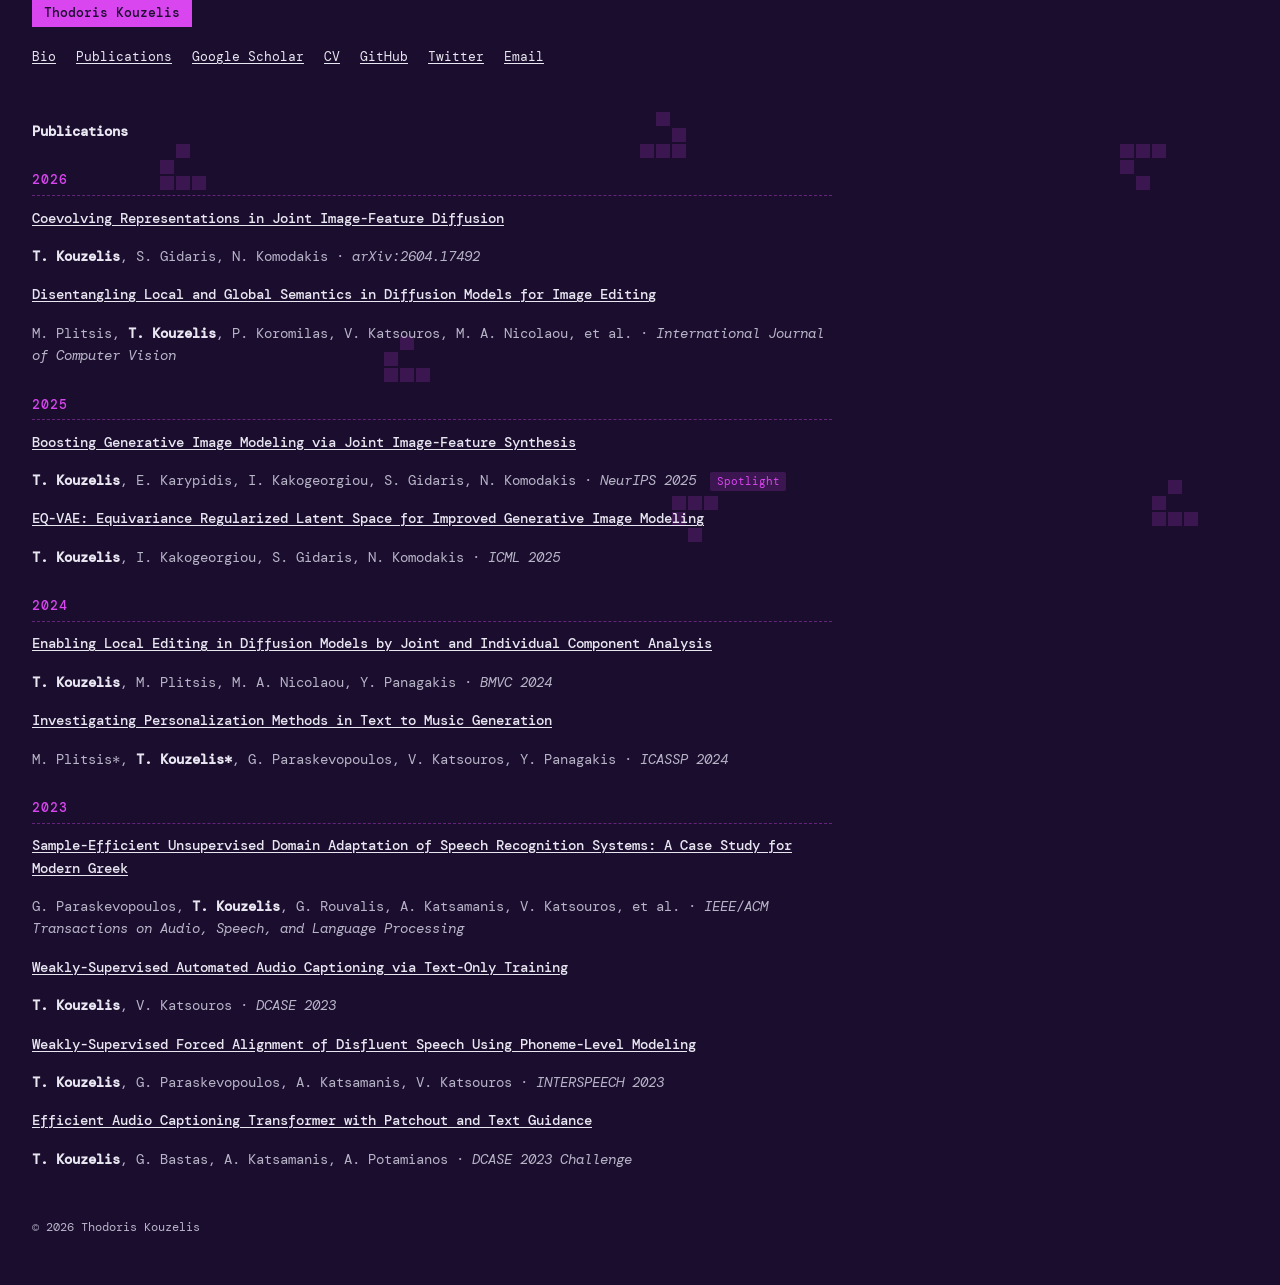
==== publications.html @ 37aa6e8a "init" ====
<!DOCTYPE html>
<html lang="en">
<head>
  <meta charset="UTF-8" />
  <meta name="viewport" content="width=device-width, initial-scale=1.0" />
  <title>Publications — Thodoris Kouzelis</title>
  <link rel="preconnect" href="https://fonts.googleapis.com" />
  <link rel="preconnect" href="https://fonts.gstatic.com" crossorigin />
  <link href="https://fonts.googleapis.com/css2?family=DM+Mono:wght@400;500;600&display=swap" rel="stylesheet" />
  <link rel="stylesheet" href="styles.css" />
</head>
<body>
  <canvas id="bg-life" aria-hidden="true"></canvas>
  <div class="page">

    <div class="topbar">
      <a class="name-tag" href="index.html">Thodoris Kouzelis</a>
    </div>

    <nav class="nav">
      <a href="index.html">Bio</a>
      <a href="publications.html">Publications</a>
      <a href="https://scholar.google.com/citations?user=a5vkWc8AAAAJ&hl=en">Google Scholar</a>
      <a href="#">CV</a>
      <a href="https://github.com/zelaki">GitHub</a>
      <a href="https://x.com/ThKouz">Twitter</a>
      <a href="mailto:theodoros.kouzelis@athenarc.gr">Email</a>
    </nav>

    <section id="publications">
      <h2>Publications</h2>

      <h3 class="pub-year">2026</h3>
      <ul class="pub-list">
        <li>
          <p class="pub-title"><a href="#">Coevolving Representations in Joint Image-Feature Diffusion</a></p>
          <p class="pub-meta"><span class="me">T. Kouzelis</span>, S. Gidaris, N. Komodakis &middot; <span class="pub-venue">arXiv:2604.17492</span></p>
        </li>
        <li>
          <p class="pub-title"><a href="#">Disentangling Local and Global Semantics in Diffusion Models for Image Editing</a></p>
          <p class="pub-meta">M. Plitsis, <span class="me">T. Kouzelis</span>, P. Koromilas, V. Katsouros, M. A. Nicolaou, et&nbsp;al. &middot; <span class="pub-venue">International Journal of Computer Vision</span></p>
        </li>
      </ul>

      <h3 class="pub-year">2025</h3>
      <ul class="pub-list">
        <li>
          <p class="pub-title"><a href="#">Boosting Generative Image Modeling via Joint Image-Feature Synthesis</a></p>
          <p class="pub-meta"><span class="me">T. Kouzelis</span>, E. Karypidis, I. Kakogeorgiou, S. Gidaris, N. Komodakis &middot; <span class="pub-venue">NeurIPS 2025</span> <span class="pub-tag">Spotlight</span></p>
        </li>
        <li>
          <p class="pub-title"><a href="#">EQ-VAE: Equivariance Regularized Latent Space for Improved Generative Image Modeling</a></p>
          <p class="pub-meta"><span class="me">T. Kouzelis</span>, I. Kakogeorgiou, S. Gidaris, N. Komodakis &middot; <span class="pub-venue">ICML 2025</span></p>
        </li>
      </ul>

      <h3 class="pub-year">2024</h3>
      <ul class="pub-list">
        <li>
          <p class="pub-title"><a href="#">Enabling Local Editing in Diffusion Models by Joint and Individual Component Analysis</a></p>
          <p class="pub-meta"><span class="me">T. Kouzelis</span>, M. Plitsis, M. A. Nicolaou, Y. Panagakis &middot; <span class="pub-venue">BMVC 2024</span></p>
        </li>
        <li>
          <p class="pub-title"><a href="#">Investigating Personalization Methods in Text to Music Generation</a></p>
          <p class="pub-meta">M. Plitsis*, <span class="me">T. Kouzelis*</span>, G. Paraskevopoulos, V. Katsouros, Y. Panagakis &middot; <span class="pub-venue">ICASSP 2024</span></p>
        </li>
      </ul>

      <h3 class="pub-year">2023</h3>
      <ul class="pub-list">
        <li>
          <p class="pub-title"><a href="#">Sample-Efficient Unsupervised Domain Adaptation of Speech Recognition Systems: A Case Study for Modern Greek</a></p>
          <p class="pub-meta">G. Paraskevopoulos, <span class="me">T. Kouzelis</span>, G. Rouvalis, A. Katsamanis, V. Katsouros, et&nbsp;al. &middot; <span class="pub-venue">IEEE/ACM Transactions on Audio, Speech, and Language Processing</span></p>
        </li>
        <li>
          <p class="pub-title"><a href="#">Weakly-Supervised Automated Audio Captioning via Text-Only Training</a></p>
          <p class="pub-meta"><span class="me">T. Kouzelis</span>, V. Katsouros &middot; <span class="pub-venue">DCASE 2023</span></p>
        </li>
        <li>
          <p class="pub-title"><a href="#">Weakly-Supervised Forced Alignment of Disfluent Speech Using Phoneme-Level Modeling</a></p>
          <p class="pub-meta"><span class="me">T. Kouzelis</span>, G. Paraskevopoulos, A. Katsamanis, V. Katsouros &middot; <span class="pub-venue">INTERSPEECH 2023</span></p>
        </li>
        <li>
          <p class="pub-title"><a href="#">Efficient Audio Captioning Transformer with Patchout and Text Guidance</a></p>
          <p class="pub-meta"><span class="me">T. Kouzelis</span>, G. Bastas, A. Katsamanis, A. Potamianos &middot; <span class="pub-venue">DCASE 2023 Challenge</span></p>
        </li>
      </ul>
    </section>

    <footer>
      &copy; 2026 Thodoris Kouzelis
    </footer>

  </div>
  <script src="life.js"></script>
</body>
</html>
---- styles.css ----
*, *::before, *::after { box-sizing: border-box; margin: 0; padding: 0; }

:root {
  --bg: #1a0d2e;
  --ink: #e8e6f0;
  --ink-mid: #b8b4c8;
  --accent: #d946ef;
  --rule: #d946ef;
}

body {
  font-family: 'DM Mono', ui-monospace, SFMono-Regular, Menlo, Consolas, monospace;
  background: var(--bg);
  color: var(--ink);
  font-size: 14px;
  line-height: 1.6;
  padding: 0 2rem 3rem;
  position: relative;
}

/* Background Game of Life canvas */
#bg-life {
  position: fixed;
  inset: 0;
  width: 100vw;
  height: 100vh;
  z-index: -1;
  pointer-events: none;
}

a {
  color: var(--ink);
  text-decoration: underline;
  text-underline-offset: 2px;
}

a:hover {
  color: var(--accent);
}

/* Top name tag */
.topbar {
  display: flex;
  margin-bottom: 0.75rem;
}

.name-tag {
  background: var(--accent);
  color: #1a0d2e;
  padding: 0.2rem 0.75rem;
  font-weight: 500;
  font-size: 13px;
  white-space: nowrap;
  text-decoration: none;
  display: inline-block;
}

.name-tag:hover {
  color: #1a0d2e;
  filter: brightness(1.1);
}

/* Navigation */
.nav {
  display: flex;
  flex-wrap: wrap;
  gap: 1.25rem;
  font-size: 13px;
  padding: 0.5rem 0 1.5rem;
}

.nav a {
  color: var(--ink);
}

/* Sections */
.page {
  max-width: 1000px;
  position: relative;
  z-index: 1;
}

h2 {
  font-size: 14px;
  font-weight: 600;
  margin: 1.75rem 0 0.75rem;
  color: var(--ink);
}

p {
  margin-bottom: 1rem;
  max-width: 100ch;
}

.section {
  margin-top: 2rem;
}

/* Publications */
.pub-note {
  color: var(--ink-mid);
  font-size: 12px;
  margin-bottom: 1.25rem;
}

.pub-year {
  font-size: 13px;
  font-weight: 500;
  letter-spacing: 0.08em;
  color: var(--accent);
  margin: 1.75rem 0 0.65rem;
  padding-bottom: 0.25rem;
  border-bottom: 1px dashed rgba(217, 70, 239, 0.4);
  max-width: 100ch;
}

.pub-list {
  list-style: none;
  display: flex;
  flex-direction: column;
  gap: 1rem;
  max-width: 100ch;
}

.pub-title {
  font-weight: 500;
}

.pub-meta {
  color: var(--ink-mid);
  margin-top: 0.15rem;
  margin-bottom: 0;
}

.pub-venue {
  font-style: italic;
}

.pub-tag {
  display: inline-block;
  margin-left: 0.4rem;
  padding: 0.05rem 0.4rem;
  font-size: 11px;
  background: rgba(217, 70, 239, 0.18);
  color: var(--accent);
  border-radius: 2px;
  vertical-align: middle;
}

.me {
  color: var(--ink);
  font-weight: 600;
}

.pub-links {
  display: flex;
  gap: 0.75rem;
  margin-top: 0.25rem;
  font-size: 12px;
}

.pub-links a {
  color: var(--accent);
}

/* Footer */
footer {
  margin-top: 3rem;
  color: var(--ink-mid);
  font-size: 12px;
}

@media (max-width: 600px) {
  body { padding: 0 1rem 2rem; font-size: 13px; }
  .nav { gap: 0.9rem; }
}
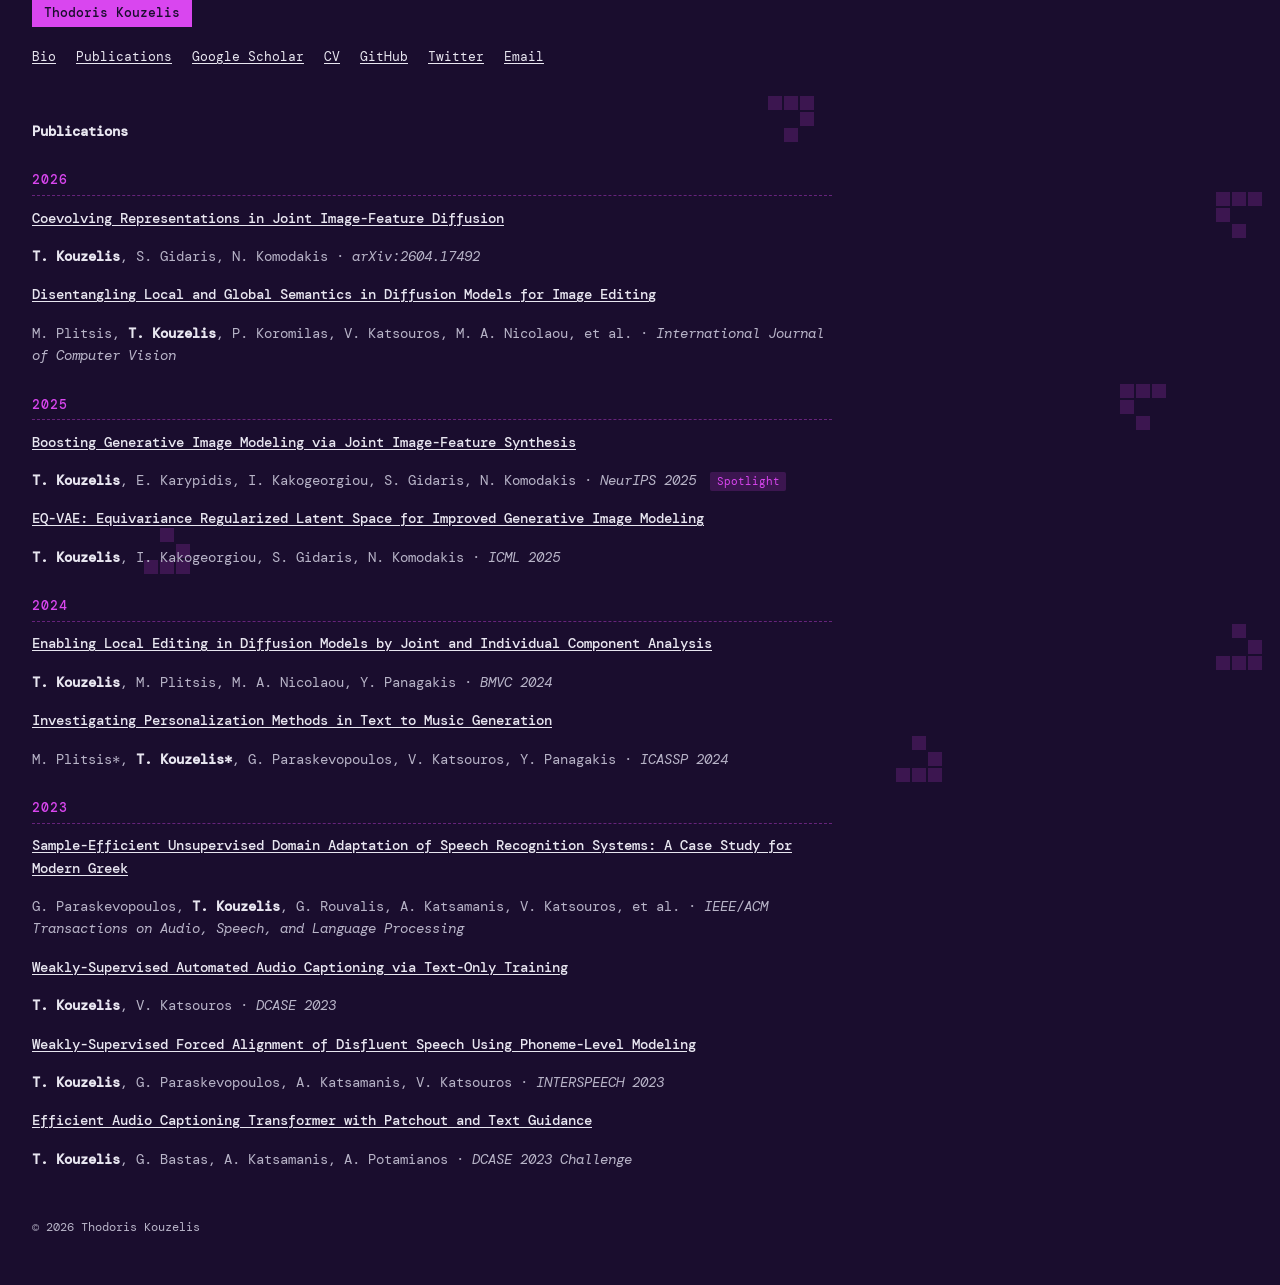
==== commit 4aeccc6e: "fixed pub urls" ====
--- a/publications.html
+++ b/publications.html
@@ -21,7 +21,7 @@
       <a href="index.html">Bio</a>
       <a href="publications.html">Publications</a>
       <a href="https://scholar.google.com/citations?user=a5vkWc8AAAAJ&hl=en">Google Scholar</a>
-      <a href="#">CV</a>
+      <a href="cv2026.pdf" target="_blank" rel="noopener noreferrer">CV</a>
       <a href="https://github.com/zelaki">GitHub</a>
       <a href="https://x.com/ThKouz">Twitter</a>
       <a href="mailto:theodoros.kouzelis@athenarc.gr">Email</a>
@@ -33,11 +33,11 @@
       <h3 class="pub-year">2026</h3>
       <ul class="pub-list">
         <li>
-          <p class="pub-title"><a href="#">Coevolving Representations in Joint Image-Feature Diffusion</a></p>
+          <p class="pub-title"><a href="https://arxiv.org/abs/2604.17492">Coevolving Representations in Joint Image-Feature Diffusion</a></p>
           <p class="pub-meta"><span class="me">T. Kouzelis</span>, S. Gidaris, N. Komodakis &middot; <span class="pub-venue">arXiv:2604.17492</span></p>
         </li>
         <li>
-          <p class="pub-title"><a href="#">Disentangling Local and Global Semantics in Diffusion Models for Image Editing</a></p>
+          <p class="pub-title"><a href="https://link.springer.com/article/10.1007/s11263-025-02694-y">Disentangling Local and Global Semantics in Diffusion Models for Image Editing</a></p>
           <p class="pub-meta">M. Plitsis, <span class="me">T. Kouzelis</span>, P. Koromilas, V. Katsouros, M. A. Nicolaou, et&nbsp;al. &middot; <span class="pub-venue">International Journal of Computer Vision</span></p>
         </li>
       </ul>
@@ -45,11 +45,11 @@
       <h3 class="pub-year">2025</h3>
       <ul class="pub-list">
         <li>
-          <p class="pub-title"><a href="#">Boosting Generative Image Modeling via Joint Image-Feature Synthesis</a></p>
+          <p class="pub-title"><a href="https://arxiv.org/abs/2504.16064">Boosting Generative Image Modeling via Joint Image-Feature Synthesis</a></p>
           <p class="pub-meta"><span class="me">T. Kouzelis</span>, E. Karypidis, I. Kakogeorgiou, S. Gidaris, N. Komodakis &middot; <span class="pub-venue">NeurIPS 2025</span> <span class="pub-tag">Spotlight</span></p>
         </li>
         <li>
-          <p class="pub-title"><a href="#">EQ-VAE: Equivariance Regularized Latent Space for Improved Generative Image Modeling</a></p>
+          <p class="pub-title"><a href="https://arxiv.org/abs/2502.09509">EQ-VAE: Equivariance Regularized Latent Space for Improved Generative Image Modeling</a></p>
           <p class="pub-meta"><span class="me">T. Kouzelis</span>, I. Kakogeorgiou, S. Gidaris, N. Komodakis &middot; <span class="pub-venue">ICML 2025</span></p>
         </li>
       </ul>
@@ -57,11 +57,11 @@
       <h3 class="pub-year">2024</h3>
       <ul class="pub-list">
         <li>
-          <p class="pub-title"><a href="#">Enabling Local Editing in Diffusion Models by Joint and Individual Component Analysis</a></p>
+          <p class="pub-title"><a href="https://arxiv.org/abs/2408.16845">Enabling Local Editing in Diffusion Models by Joint and Individual Component Analysis</a></p>
           <p class="pub-meta"><span class="me">T. Kouzelis</span>, M. Plitsis, M. A. Nicolaou, Y. Panagakis &middot; <span class="pub-venue">BMVC 2024</span></p>
         </li>
         <li>
-          <p class="pub-title"><a href="#">Investigating Personalization Methods in Text to Music Generation</a></p>
+          <p class="pub-title"><a href="https://arxiv.org/abs/2309.11140">Investigating Personalization Methods in Text to Music Generation</a></p>
           <p class="pub-meta">M. Plitsis*, <span class="me">T. Kouzelis*</span>, G. Paraskevopoulos, V. Katsouros, Y. Panagakis &middot; <span class="pub-venue">ICASSP 2024</span></p>
         </li>
       </ul>
@@ -69,19 +69,19 @@
       <h3 class="pub-year">2023</h3>
       <ul class="pub-list">
         <li>
-          <p class="pub-title"><a href="#">Sample-Efficient Unsupervised Domain Adaptation of Speech Recognition Systems: A Case Study for Modern Greek</a></p>
+          <p class="pub-title"><a href="https://ieeexplore.ieee.org/abstract/document/10301554">Sample-Efficient Unsupervised Domain Adaptation of Speech Recognition Systems: A Case Study for Modern Greek</a></p>
           <p class="pub-meta">G. Paraskevopoulos, <span class="me">T. Kouzelis</span>, G. Rouvalis, A. Katsamanis, V. Katsouros, et&nbsp;al. &middot; <span class="pub-venue">IEEE/ACM Transactions on Audio, Speech, and Language Processing</span></p>
         </li>
         <li>
-          <p class="pub-title"><a href="#">Weakly-Supervised Automated Audio Captioning via Text-Only Training</a></p>
+          <p class="pub-title"><a href="https://arxiv.org/abs/2309.12242">Weakly-Supervised Automated Audio Captioning via Text-Only Training</a></p>
           <p class="pub-meta"><span class="me">T. Kouzelis</span>, V. Katsouros &middot; <span class="pub-venue">DCASE 2023</span></p>
         </li>
         <li>
-          <p class="pub-title"><a href="#">Weakly-Supervised Forced Alignment of Disfluent Speech Using Phoneme-Level Modeling</a></p>
+          <p class="pub-title"><a href="https://arxiv.org/abs/2306.00996">Weakly-Supervised Forced Alignment of Disfluent Speech Using Phoneme-Level Modeling</a></p>
           <p class="pub-meta"><span class="me">T. Kouzelis</span>, G. Paraskevopoulos, A. Katsamanis, V. Katsouros &middot; <span class="pub-venue">INTERSPEECH 2023</span></p>
         </li>
         <li>
-          <p class="pub-title"><a href="#">Efficient Audio Captioning Transformer with Patchout and Text Guidance</a></p>
+          <p class="pub-title"><a href="https://arxiv.org/abs/2304.02916">Efficient Audio Captioning Transformer with Patchout and Text Guidance</a></p>
           <p class="pub-meta"><span class="me">T. Kouzelis</span>, G. Bastas, A. Katsamanis, A. Potamianos &middot; <span class="pub-venue">DCASE 2023 Challenge</span></p>
         </li>
       </ul>
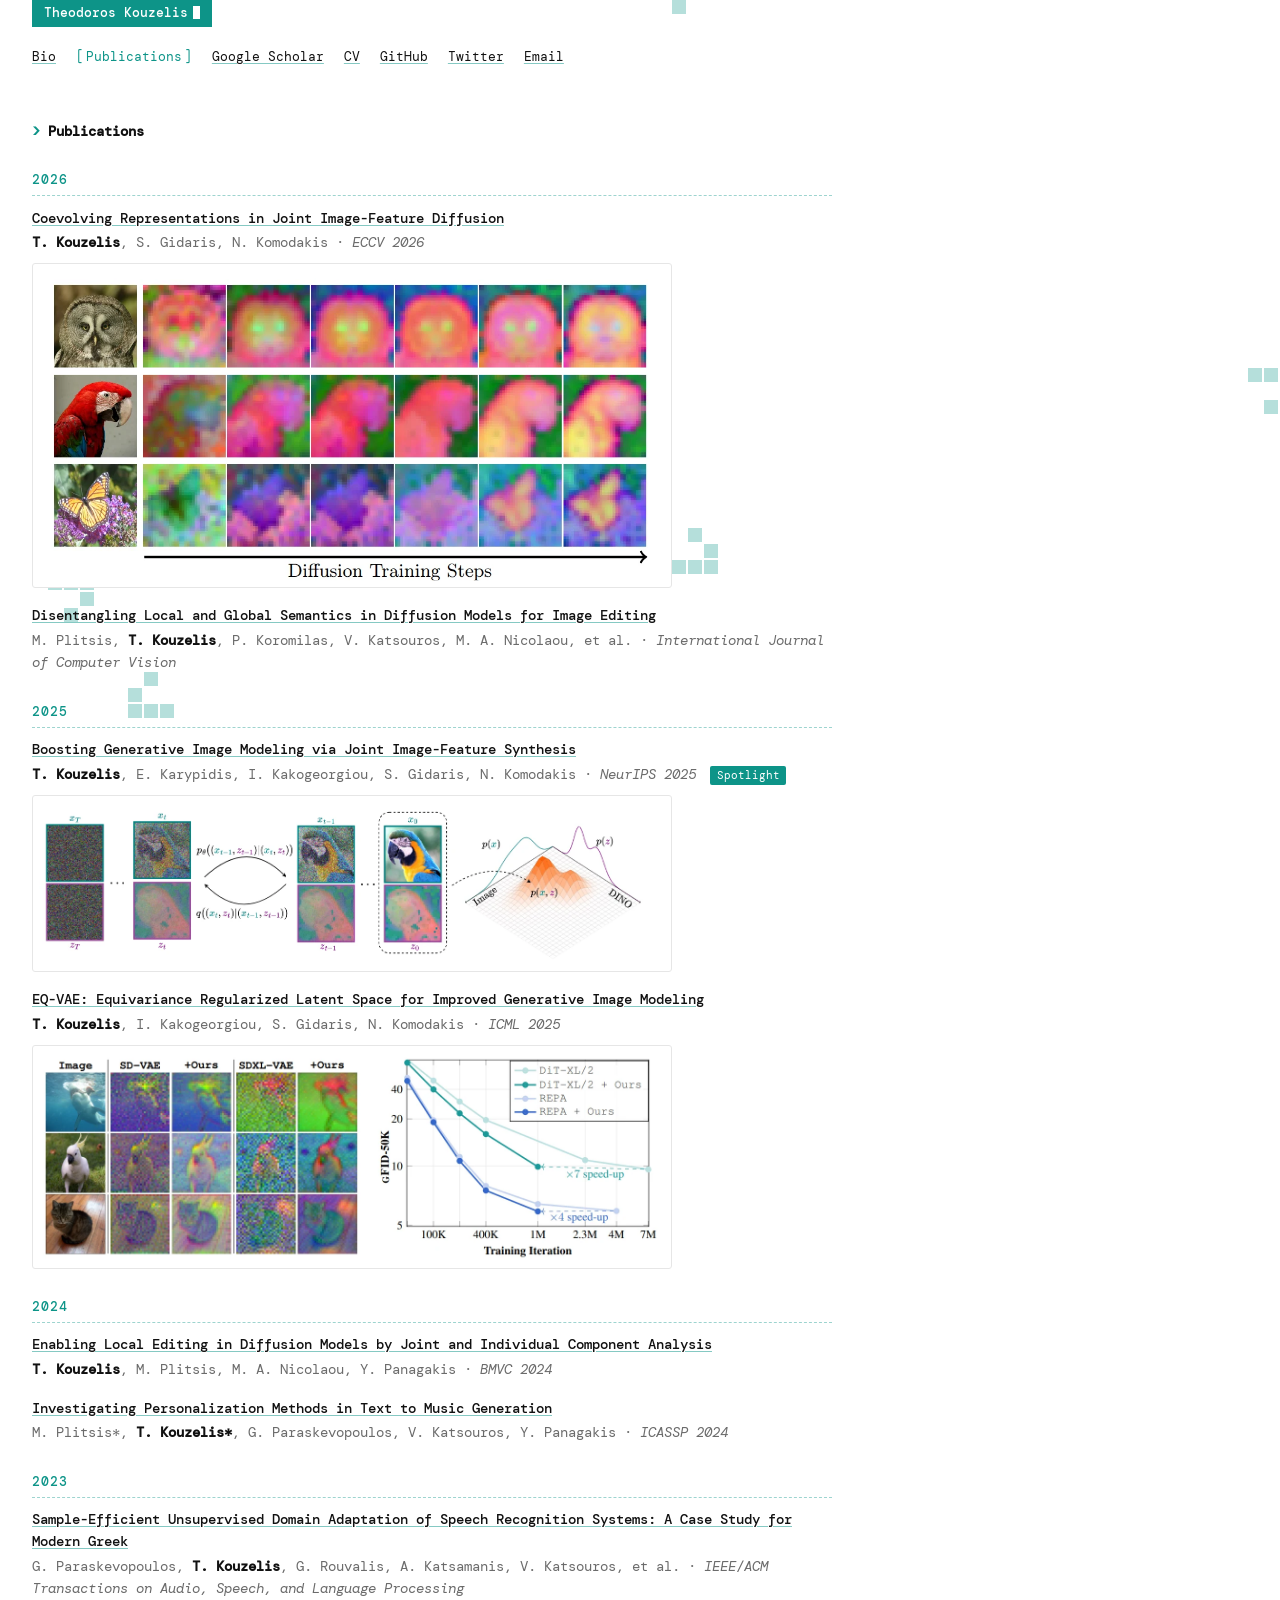
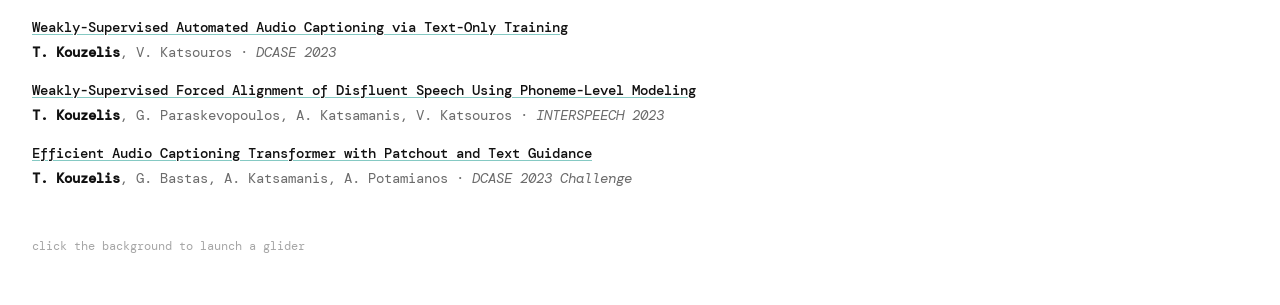
==== commit 969b308c: "Refresh site: light theme, teal accent, selected pubs with teasers, interactive background - White b" ====
--- a/publications.html
+++ b/publications.html
@@ -3,7 +3,7 @@
 <head>
   <meta charset="UTF-8" />
   <meta name="viewport" content="width=device-width, initial-scale=1.0" />
-  <title>Publications — Thodoris Kouzelis</title>
+  <title>Publications — Theodoros Kouzelis</title>
   <link rel="preconnect" href="https://fonts.googleapis.com" />
   <link rel="preconnect" href="https://fonts.gstatic.com" crossorigin />
   <link href="https://fonts.googleapis.com/css2?family=DM+Mono:wght@400;500;600&display=swap" rel="stylesheet" />
@@ -14,12 +14,12 @@
   <div class="page">
 
     <div class="topbar">
-      <a class="name-tag" href="index.html">Thodoris Kouzelis</a>
+      <a class="name-tag" href="index.html">Theodoros Kouzelis</a>
     </div>
 
     <nav class="nav">
       <a href="index.html">Bio</a>
-      <a href="publications.html">Publications</a>
+      <a href="publications.html" aria-current="page">Publications</a>
       <a href="https://scholar.google.com/citations?user=a5vkWc8AAAAJ&hl=en">Google Scholar</a>
       <a href="cv2026.pdf" target="_blank" rel="noopener noreferrer">CV</a>
       <a href="https://github.com/zelaki">GitHub</a>
@@ -34,7 +34,8 @@
       <ul class="pub-list">
         <li>
           <p class="pub-title"><a href="https://arxiv.org/abs/2604.17492">Coevolving Representations in Joint Image-Feature Diffusion</a></p>
-          <p class="pub-meta"><span class="me">T. Kouzelis</span>, S. Gidaris, N. Komodakis &middot; <span class="pub-venue">arXiv:2604.17492</span></p>
+          <p class="pub-meta"><span class="me">T. Kouzelis</span>, S. Gidaris, N. Komodakis &middot; <span class="pub-venue">ECCV 2026</span></p>
+          <img class="pub-teaser" src="img/coredi.webp" alt="Teaser: diffusion features evolving over training steps" loading="lazy" />
         </li>
         <li>
           <p class="pub-title"><a href="https://link.springer.com/article/10.1007/s11263-025-02694-y">Disentangling Local and Global Semantics in Diffusion Models for Image Editing</a></p>
@@ -46,11 +47,13 @@
       <ul class="pub-list">
         <li>
           <p class="pub-title"><a href="https://arxiv.org/abs/2504.16064">Boosting Generative Image Modeling via Joint Image-Feature Synthesis</a></p>
-          <p class="pub-meta"><span class="me">T. Kouzelis</span>, E. Karypidis, I. Kakogeorgiou, S. Gidaris, N. Komodakis &middot; <span class="pub-venue">NeurIPS 2025</span> <span class="pub-tag">Spotlight</span></p>
+          <p class="pub-meta"><span class="me">T. Kouzelis</span>, E. Karypidis, I. Kakogeorgiou, S. Gidaris, N. Komodakis &middot; <span class="pub-venue">NeurIPS 2025</span> <span class="pub-tag hot">Spotlight</span></p>
+          <img class="pub-teaser" src="img/redi.webp" alt="Teaser: joint image and DINO feature diffusion" loading="lazy" />
         </li>
         <li>
           <p class="pub-title"><a href="https://arxiv.org/abs/2502.09509">EQ-VAE: Equivariance Regularized Latent Space for Improved Generative Image Modeling</a></p>
           <p class="pub-meta"><span class="me">T. Kouzelis</span>, I. Kakogeorgiou, S. Gidaris, N. Komodakis &middot; <span class="pub-venue">ICML 2025</span></p>
+          <img class="pub-teaser" src="img/eqvae.webp" alt="Teaser: latent space comparison and training speed-up" loading="lazy" />
         </li>
       </ul>
 
@@ -88,7 +91,7 @@
     </section>
 
     <footer>
-      &copy; 2026 Thodoris Kouzelis
+      <span class="hint">click the background to launch a glider</span>
     </footer>
 
   </div>
--- a/styles.css
+++ b/styles.css
@@ -1,11 +1,11 @@
 *, *::before, *::after { box-sizing: border-box; margin: 0; padding: 0; }
 
 :root {
-  --bg: #1a0d2e;
-  --ink: #e8e6f0;
-  --ink-mid: #b8b4c8;
-  --accent: #d946ef;
-  --rule: #d946ef;
+  --bg: #ffffff;
+  --ink: #111111;
+  --ink-mid: #6b6b6b;
+  --accent: #0d9488;
+  --rule: #0d9488;
 }
 
 body {
@@ -34,8 +34,24 @@
   text-underline-offset: 2px;
 }
 
+a {
+  text-decoration-color: rgba(13, 148, 136, 0.5);
+  transition: color 0.15s, text-decoration-color 0.15s;
+}
+
 a:hover {
   color: var(--accent);
+  text-decoration-color: var(--accent);
+}
+
+::selection {
+  background: var(--accent);
+  color: var(--bg);
+}
+
+:focus-visible {
+  outline: 1px dashed var(--accent);
+  outline-offset: 3px;
 }
 
 /* Top name tag */
@@ -46,7 +62,7 @@
 
 .name-tag {
   background: var(--accent);
-  color: #1a0d2e;
+  color: #ffffff;
   padding: 0.2rem 0.75rem;
   font-weight: 500;
   font-size: 13px;
@@ -56,8 +72,25 @@
 }
 
 .name-tag:hover {
-  color: #1a0d2e;
+  color: #ffffff;
   filter: brightness(1.1);
+  box-shadow: 0 0 18px rgba(13, 148, 136, 0.55);
+}
+
+/* Blinking terminal cursor after the name */
+.name-tag::after {
+  content: "";
+  display: inline-block;
+  width: 0.55em;
+  height: 1em;
+  margin-left: 0.35em;
+  vertical-align: -0.15em;
+  background: #ffffff;
+  animation: blink 1.1s steps(1) infinite;
+}
+
+@keyframes blink {
+  50% { opacity: 0; }
 }
 
 /* Navigation */
@@ -71,7 +104,17 @@
 
 .nav a {
   color: var(--ink);
-}
+  position: relative;
+}
+
+/* Current page gets terminal-style brackets */
+.nav a[aria-current="page"] {
+  color: var(--accent);
+  text-decoration: none;
+}
+
+.nav a[aria-current="page"]::before { content: "["; margin-right: 0.15em; }
+.nav a[aria-current="page"]::after  { content: "]"; margin-left: 0.15em; }
 
 /* Sections */
 .page {
@@ -87,6 +130,12 @@
   color: var(--ink);
 }
 
+/* Prompt-style marker before section headings */
+h2::before {
+  content: "> ";
+  color: var(--accent);
+}
+
 p {
   margin-bottom: 1rem;
   max-width: 100ch;
@@ -110,7 +159,7 @@
   color: var(--accent);
   margin: 1.75rem 0 0.65rem;
   padding-bottom: 0.25rem;
-  border-bottom: 1px dashed rgba(217, 70, 239, 0.4);
+  border-bottom: 1px dashed rgba(13, 148, 136, 0.4);
   max-width: 100ch;
 }
 
@@ -122,8 +171,21 @@
   max-width: 100ch;
 }
 
+.pub-list li {
+  border-left: 2px solid transparent;
+  padding-left: 0.75rem;
+  margin-left: calc(-0.75rem - 2px);
+  transition: border-color 0.2s, background 0.2s;
+}
+
+.pub-list li:hover {
+  border-left-color: var(--accent);
+  background: linear-gradient(90deg, rgba(13, 148, 136, 0.08), transparent 70%);
+}
+
 .pub-title {
   font-weight: 500;
+  margin-bottom: 0;
 }
 
 .pub-meta {
@@ -141,10 +203,31 @@
   margin-left: 0.4rem;
   padding: 0.05rem 0.4rem;
   font-size: 11px;
-  background: rgba(217, 70, 239, 0.18);
+  background: rgba(13, 148, 136, 0.18);
   color: var(--accent);
   border-radius: 2px;
   vertical-align: middle;
+}
+
+.pub-tag.hot {
+  background: var(--accent);
+  color: var(--bg);
+  animation: glow 2.4s ease-in-out infinite;
+}
+
+@keyframes glow {
+  50% { box-shadow: 0 0 10px rgba(13, 148, 136, 0.7); }
+}
+
+.more-link {
+  display: inline-block;
+  margin-top: 1.25rem;
+  font-size: 12px;
+  color: var(--accent);
+}
+
+.more-link:hover {
+  letter-spacing: 0.02em;
 }
 
 .me {
@@ -170,7 +253,26 @@
   font-size: 12px;
 }
 
+.hint {
+  opacity: 0.6;
+}
+
+@media (prefers-reduced-motion: reduce) {
+  *, *::before, *::after { animation: none !important; transition: none !important; }
+}
+
 @media (max-width: 600px) {
   body { padding: 0 1rem 2rem; font-size: 13px; }
   .nav { gap: 0.9rem; }
 }
+
+.pub-teaser {
+  display: block;
+  width: 100%;
+  max-width: 640px;
+  margin-top: 0.6rem;
+  background: #fff;
+  border: 1px solid #e6e6e6;
+  border-radius: 3px;
+  padding: 0.4rem;
+}
